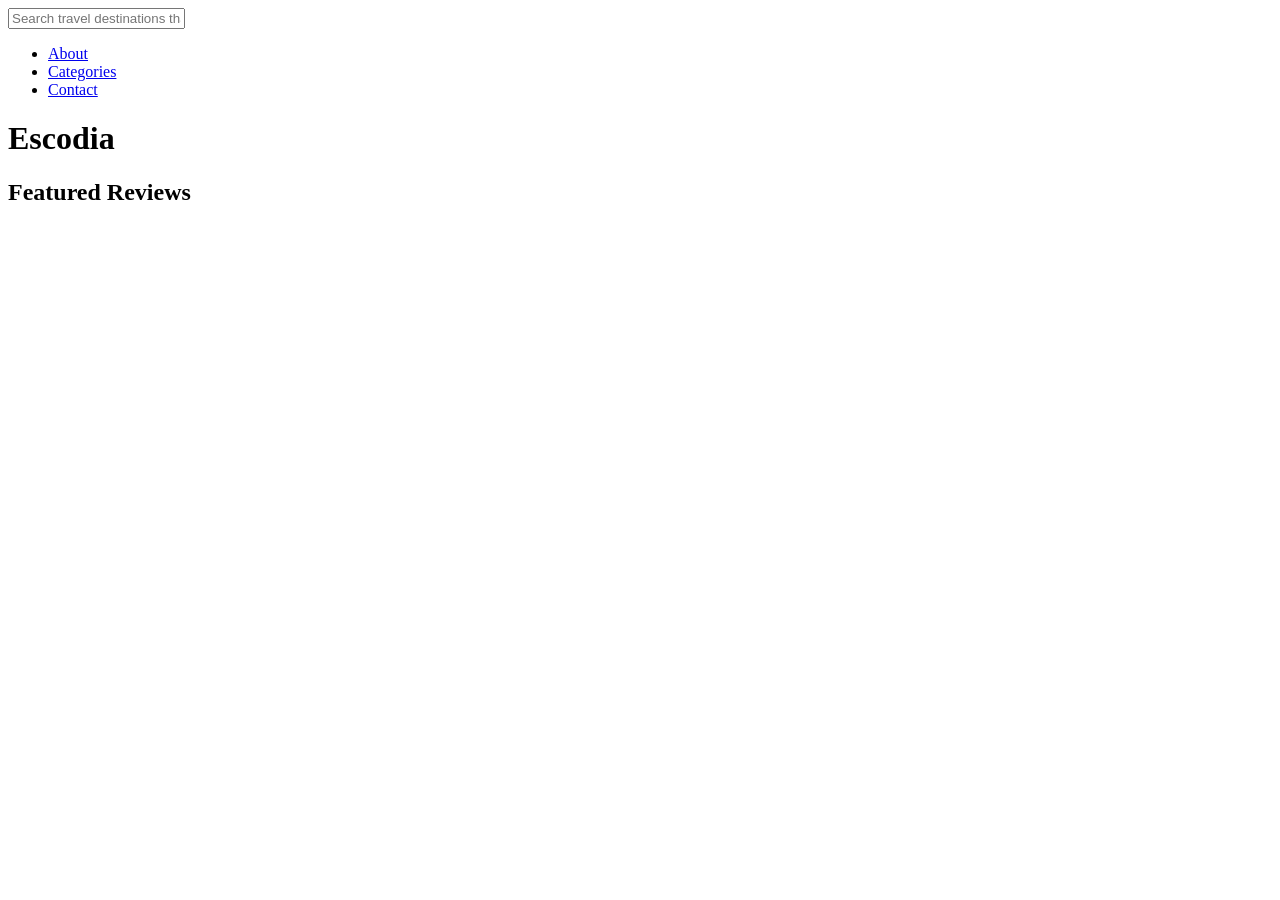
==== index.html @ 118ab8b2 "NEWWWW" ====
<!DOCTYPE html>
<html lang="en">
  <head>
    <meta charset="UTF-8">
    <meta name="viewport" content="width=device-width, initial-scale=1.0">
    <title></title>
    <link rel="stylesheet" href="style.css">
    <link rel="icon" href="" type="image/png">
    <script src="Java.js" defer></script>
  </head>
  <body>
    <nav>
      <div class="search-container">
        <input type="text" id="search-input" placeholder="Search travel destinations that are available..."  aria-label="Search destinations">
      </div>
      <ul>
        <li><a href="about.html">About</a></li>
        <li><a href="categories.html">Categories</a></li>
        <li><a href="contact.html">Contact</a></li>
      </ul>
      </button>
    </nav>
    <header>
      <h1>Escodia</h1>
    </header>
    <section>
      <h1>Featured Reviews</h1>
    </section>
  </body>
</html>
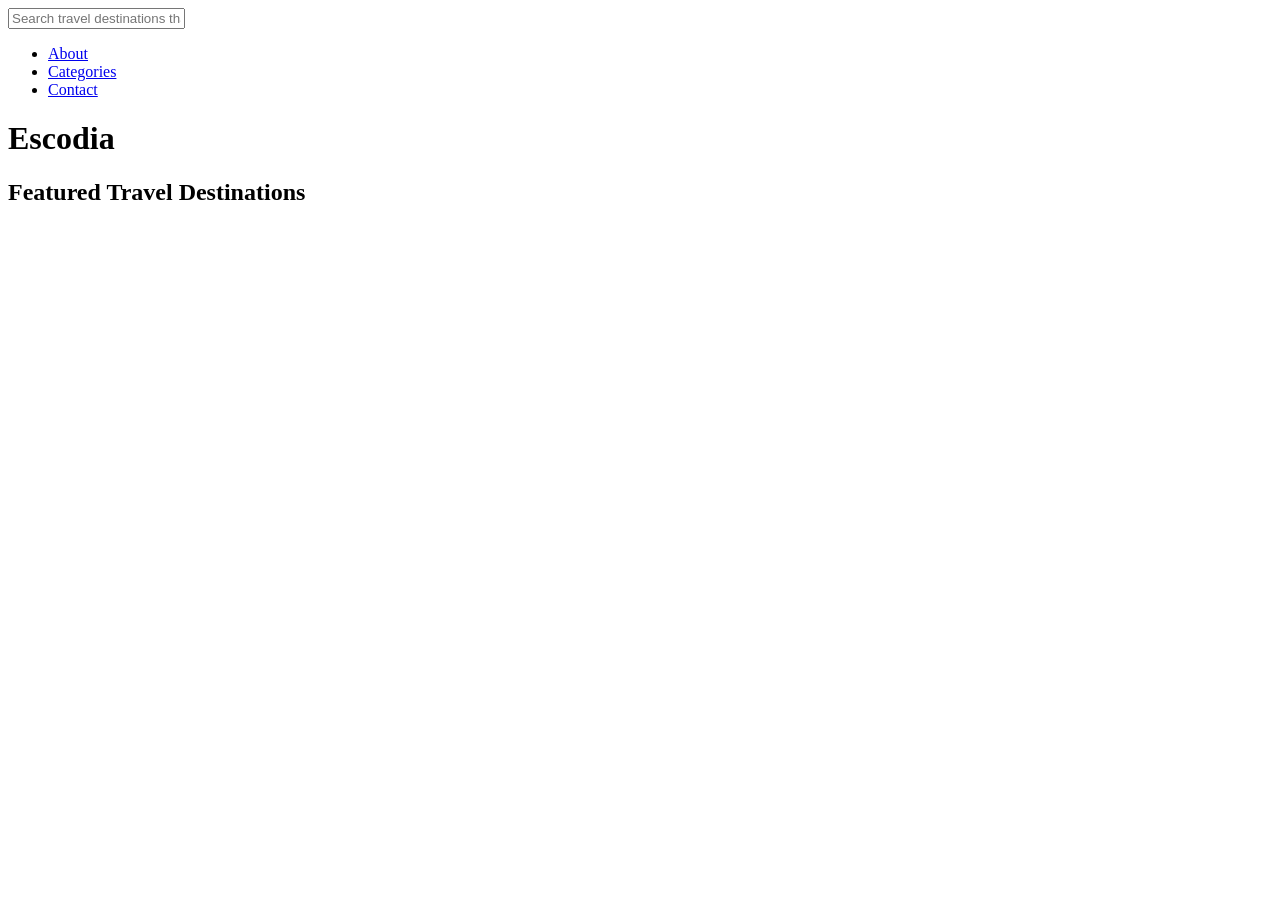
==== commit ffa19a75: "UPD" ====
--- a/index.html
+++ b/index.html
@@ -24,7 +24,7 @@
       <h1>Escodia</h1>
     </header>
     <section>
-      <h1>Featured Reviews</h1>
+      <h1>Featured Travel Destinations</h1>
     </section>
   </body>
 </html>
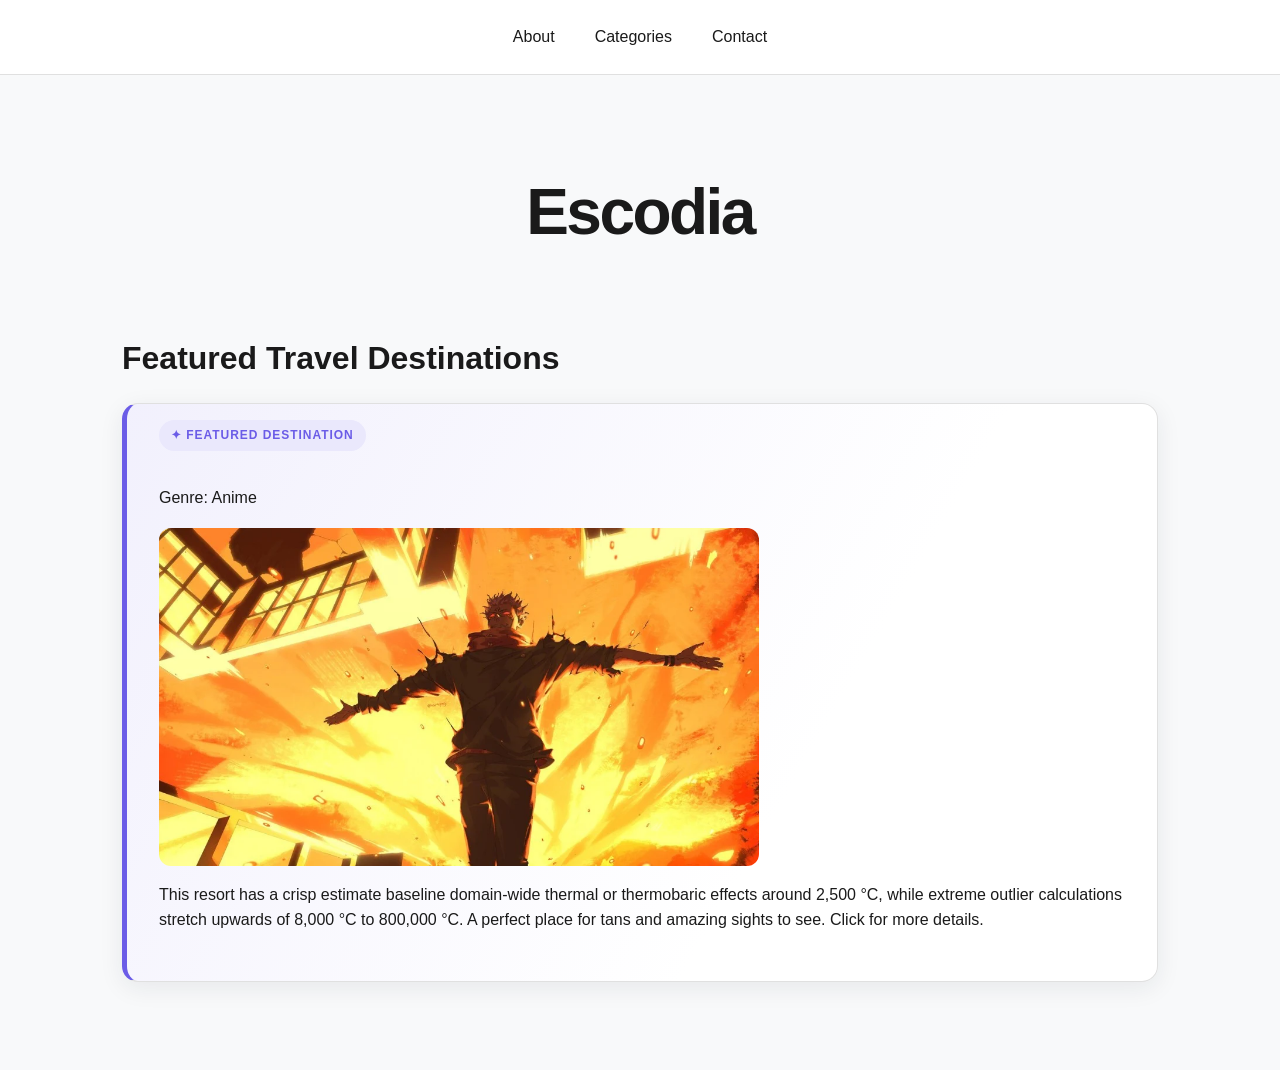
==== commit ab2e224c: "More stuff a lot more" ====
--- a/index.html
+++ b/index.html
@@ -10,21 +10,22 @@
   </head>
   <body>
     <nav>
-      <div class="search-container">
-        <input type="text" id="search-input" placeholder="Search travel destinations that are available..."  aria-label="Search destinations">
-      </div>
       <ul>
         <li><a href="about.html">About</a></li>
         <li><a href="categories.html">Categories</a></li>
         <li><a href="contact.html">Contact</a></li>
       </ul>
-      </button>
     </nav>
     <header>
       <h1>Escodia</h1>
     </header>
     <section>
       <h1>Featured Travel Destinations</h1>
+        <div class="F-destinations">
+            <h3>Genre: Anime</h3>
+            <img src="Images/Shibuya.webp" alt="Shibuya Aftermath (JJK)">
+            <p>This resort has a crisp estimate baseline domain-wide thermal or thermobaric effects around 2,500 °C, while extreme outlier calculations stretch upwards of 8,000 °C to 800,000 °C. A perfect place for tans and amazing sights to see. Click for more details.</p>
+        </div>
     </section>
   </body>
 </html>
--- a/style.css
+++ b/style.css
@@ -0,0 +1,456 @@
+:root {
+  color-scheme: light;
+  --bg-color: #f8f9fa;
+  --card-bg: #ffffff;
+  --text-color: #1a1a1a;
+  --muted-color: #626b75;
+  --border-color: #e0e0e0;
+  --nav-bg: rgba(255, 255, 255, 0.9);
+  --accent-color: #007bff;
+  --featured-color: #6b5ce7;
+  --top-pick-color: #b7791f;
+  --shadow-color: rgba(20, 34, 50, 0.08);
+}
+
+* {
+  box-sizing: border-box;
+}
+
+body {
+  margin: 0;
+  background-color: var(--bg-color);
+  color: var(--text-color);
+  font-family: "Segoe UI", Tahoma, Geneva, Verdana, sans-serif;
+  line-height: 1.6;
+  transition: background-color 0.25s ease, color 0.25s ease;
+}
+
+h1,
+h2,
+h3,
+h4 {
+  color: var(--text-color);
+  line-height: 1.3;
+}
+
+nav {
+  position: sticky;
+  top: 0;
+  z-index: 1000;
+  display: flex;
+  align-items: center;
+  justify-content: space-between;
+  gap: 1rem 2rem;
+  padding: 1rem 2rem;
+  border-bottom: 1px solid var(--border-color);
+  background-color: var(--nav-bg);
+  backdrop-filter: blur(8px);
+}
+
+nav ul {
+  display: flex;
+  gap: 1rem;
+  margin: 0 auto;
+  padding: 0;
+  list-style: none;
+}
+
+nav a {
+  display: inline-block;
+  padding: 0.5rem 0.75rem;
+  border-radius: 8px;
+  color: var(--text-color);
+  font-weight: 500;
+  text-decoration: none;
+  transition: color 0.2s ease, background-color 0.2s ease;
+}
+
+nav a:hover {
+  color: var(--accent-color);
+  background-color: var(--card-bg);
+}
+
+header {
+  max-width: 1000px;
+  margin: 0 auto;
+  padding: clamp(3rem, 8vw, 6rem) 2rem 3rem;
+  text-align: center;
+}
+
+header h1 {
+  margin: 0 0 1.25rem;
+  font-size: clamp(2.5rem, 6vw, 4rem);
+  letter-spacing: -0.04em;
+}
+
+header h3,
+header p {
+  max-width: 850px;
+  margin: 0 auto 1rem;
+  color: var(--muted-color);
+  font-size: clamp(1rem, 2vw, 1.15rem);
+  font-weight: 400;
+}
+
+section {
+  max-width: 1100px;
+  margin: 0 auto;
+  padding: 1rem 2rem 4rem;
+}
+
+section > h1,
+section > h2,
+.section-title {
+  margin: 0 0 1.5rem;
+  font-size: clamp(1.6rem, 3vw, 2rem);
+}
+
+.section-title {
+  text-align: center;
+}
+
+#contact-form {
+  display: flex;
+  flex-direction: column;
+  gap: 1.25rem;
+  max-width: 600px;
+  margin: 0 auto;
+  padding: clamp(1.25rem, 4vw, 2rem);
+  border: 1px solid var(--border-color);
+  border-radius: 1rem;
+  background-color: var(--card-bg);
+  box-shadow: 0 6px 24px var(--shadow-color);
+}
+
+#contact-form .form-field {
+  display: flex;
+  flex-direction: column;
+  gap: 0.45rem;
+}
+
+#contact-form label {
+  font-weight: 500;
+}
+
+#contact-form input,
+#contact-form textarea {
+  width: 100%;
+  padding: 0.75rem 1rem;
+  border: 1px solid var(--border-color);
+  border-radius: 8px;
+  background-color: var(--card-bg);
+  color: var(--text-color);
+  font: inherit;
+  transition: border-color 0.2s ease, box-shadow 0.2s ease, background-color 0.25s ease;
+}
+
+#contact-form textarea {
+  resize: vertical;
+}
+
+#contact-form input[aria-invalid="true"],
+#contact-form textarea[aria-invalid="true"] {
+  border-color: #c5221f;
+}
+
+#contact-form .field-error {
+  margin: 0;
+  padding: 0.55rem 0.75rem;
+  border: 1px solid color-mix(in srgb, #c5221f 25%, transparent);
+  border-radius: 0.5rem;
+  background-color: color-mix(in srgb, #c5221f 8%, var(--card-bg));
+  color: #c5221f;
+  font-size: 0.9rem;
+}
+
+#contact-form .field-error.hidden {
+  display: none;
+}
+
+#contact-form .form-status {
+  margin: 0;
+  padding: 0.75rem 1rem;
+  border: 1px solid var(--border-color);
+  border-radius: 0.5rem;
+  background-color: var(--bg-color);
+  color: var(--muted-color);
+  font-size: 0.9rem;
+}
+
+#contact-form .form-status.hidden {
+  display: none;
+}
+
+#contact-form button {
+  align-self: flex-start;
+  padding: 0.75rem 1.5rem;
+  border: 0;
+  border-radius: 8px;
+  background-color: var(--accent-color);
+  color: #ffffff;
+  font-size: 0.95rem;
+  cursor: pointer;
+  transition: filter 0.2s ease, transform 0.2s ease;
+}
+
+#contact-form button:hover {
+  filter: brightness(0.9);
+  transform: translateY(-1px);
+}
+
+#contact-form button:active {
+  transform: translateY(0);
+}
+
+#contact-form .success-message {
+  margin-top: 0.5rem;
+  color: #188038;
+  font-weight: 500;
+}
+
+#contact-form .error-message {
+  margin-top: 0.5rem;
+  color: #c5221f;
+  font-weight: 500;
+}
+
+#contact-form .hidden {
+  display: none;
+}
+
+#contact-form .loading {
+  opacity: 0.6;
+  pointer-events: none;
+}
+
+#contact-form .loading::after {
+  display: inline-block;
+  margin-left: 0.5rem;
+  color: var(--muted-color);
+  font-style: italic;
+  content: "Sending...";
+}
+
+.contact-info {
+  display: flex;
+  flex-direction: column;
+  gap: 1rem;
+  max-width: 600px;
+  margin: 0 auto;
+  border: 0;
+  border-radius: 8px;
+  background-color: var(--card-bg);
+  text-decoration: none;
+}
+
+.contact-info ul {
+  display: flex;
+  gap: 1rem;
+  margin: 0 auto;
+  padding: 0;
+  list-style: none;
+}
+
+.contact-info a {
+  display: inline-block;
+  padding: 0.5rem 0.75rem;
+  border-radius: 8px;
+  color: var(--text-color);
+  font-weight: 500;
+  text-decoration: none;
+  transition: color 0.2s ease, background-color 0.2s ease;
+}
+
+.destinations,
+.F-destinations,
+.T-destinations {
+  position: relative;
+  margin: 0 0 1.5rem;
+  padding: clamp(1.25rem, 3vw, 2rem);
+  overflow: hidden;
+  border: 1px solid var(--border-color);
+  border-radius: 1rem;
+  background-color: var(--card-bg);
+  box-shadow: 0 6px 24px var(--shadow-color);
+  transition: transform 0.2s ease, box-shadow 0.2s ease, background-color 0.25s ease;
+}
+
+.F-destinations,
+.T-destinations {
+  padding-top: clamp(3.25rem, 6vw, 4rem);
+}
+
+.F-destinations {
+  border-left: 5px solid var(--featured-color);
+  background:
+    linear-gradient(120deg, color-mix(in srgb, var(--featured-color) 9%, var(--card-bg)), var(--card-bg) 65%);
+}
+
+.T-destinations {
+  border-left: 5px solid var(--top-pick-color);
+  background:
+    linear-gradient(120deg, color-mix(in srgb, var(--top-pick-color) 11%, var(--card-bg)), var(--card-bg) 65%);
+}
+
+.F-destinations::before,
+.T-destinations::before {
+  position: absolute;
+  top: 1rem;
+  left: clamp(1.25rem, 3vw, 2rem);
+  padding: 0.35rem 0.75rem;
+  border-radius: 999px;
+  font-size: 0.75rem;
+  font-weight: 700;
+  letter-spacing: 0.08em;
+}
+
+.F-destinations::before {
+  background-color: color-mix(in srgb, var(--featured-color) 14%, var(--card-bg));
+  color: var(--featured-color);
+  content: "✦ FEATURED DESTINATION";
+}
+
+.T-destinations::before {
+  background-color: color-mix(in srgb, var(--top-pick-color) 16%, var(--card-bg));
+  color: var(--top-pick-color);
+  content: "★ TOP DESTINATION";
+}
+
+.destinations:hover,
+.F-destinations:hover,
+.T-destinations:hover {
+  transform: translateY(-3px);
+  box-shadow: 0 12px 30px var(--shadow-color);
+}
+
+.destinations h2,
+.F-destinations h2,
+.T-destinations h2 {
+  margin: 0.25rem 0 0.75rem;
+}
+
+.destinations h2:first-child,
+.destinations h4,
+.F-destinations h2:first-child,
+.F-destinations h4,
+.T-destinations h2:first-child,
+.T-destinations h4 {
+  color: var(--muted-color);
+  font-size: 0.95rem;
+  font-weight: 500;
+}
+
+.destinations h3,
+.F-destinations h3,
+.T-destinations h3 {
+  font-size: 1rem;
+  font-weight: 400;
+  line-height: 1.75;
+}
+
+.destinations img,
+.F-destinations img,
+.T-destinations img {
+  display: block;
+  width: min(100%, 600px);
+  height: auto;
+  margin: 1rem 0;
+  border-radius: 0.75rem;
+  object-fit: cover;
+}
+
+.no-results {
+  padding: 3rem 1rem;
+  text-align: center;
+  font-size: 1.1rem;
+  opacity: 0.7;
+}
+
+.no-results.hidden {
+  display: none;
+}
+
+:focus-visible {
+  outline: 3px solid var(--accent-color);
+  outline-offset: 3px;
+}
+
+@media (max-width: 760px) {
+  nav {
+    flex-wrap: wrap;
+    padding: 0.75rem 1rem;
+  }
+
+  nav ul {
+    flex: 1;
+    flex-wrap: wrap;
+    gap: 0.5rem;
+  }
+
+  header {
+    padding: 3rem 1.25rem 2rem;
+  }
+
+  section {
+    padding: 1rem 1.25rem 3rem;
+  }
+}
+
+@media (max-width: 520px) {
+  nav {
+    gap: 0.5rem;
+  }
+
+  nav ul {
+    justify-content: space-between;
+    width: 100%;
+    flex: 1 1 100%;
+  }
+
+  nav a {
+    padding: 0.45rem 0.5rem;
+  }
+
+  .destinations,
+  .F-destinations,
+  .T-destinations {
+    padding-right: 1.25rem;
+    padding-bottom: 1.25rem;
+    padding-left: 1.25rem;
+  }
+
+  .F-destinations,
+  .T-destinations {
+    padding-top: 3.5rem;
+  }
+}
+
+@media print {
+  nav,
+  .no-results {
+    display: none;
+  }
+
+  body {
+    background: #ffffff;
+    color: #000000;
+  }
+
+  .destinations,
+  .F-destinations,
+  .T-destinations {
+    break-inside: avoid;
+    box-shadow: none;
+  }
+}
+
+@media (prefers-reduced-motion: reduce) {
+  *,
+  *::before,
+  *::after {
+    scroll-behavior: auto !important;
+    transition-duration: 0.01ms !important;
+    animation-duration: 0.01ms !important;
+    animation-iteration-count: 1 !important;
+  }
+}
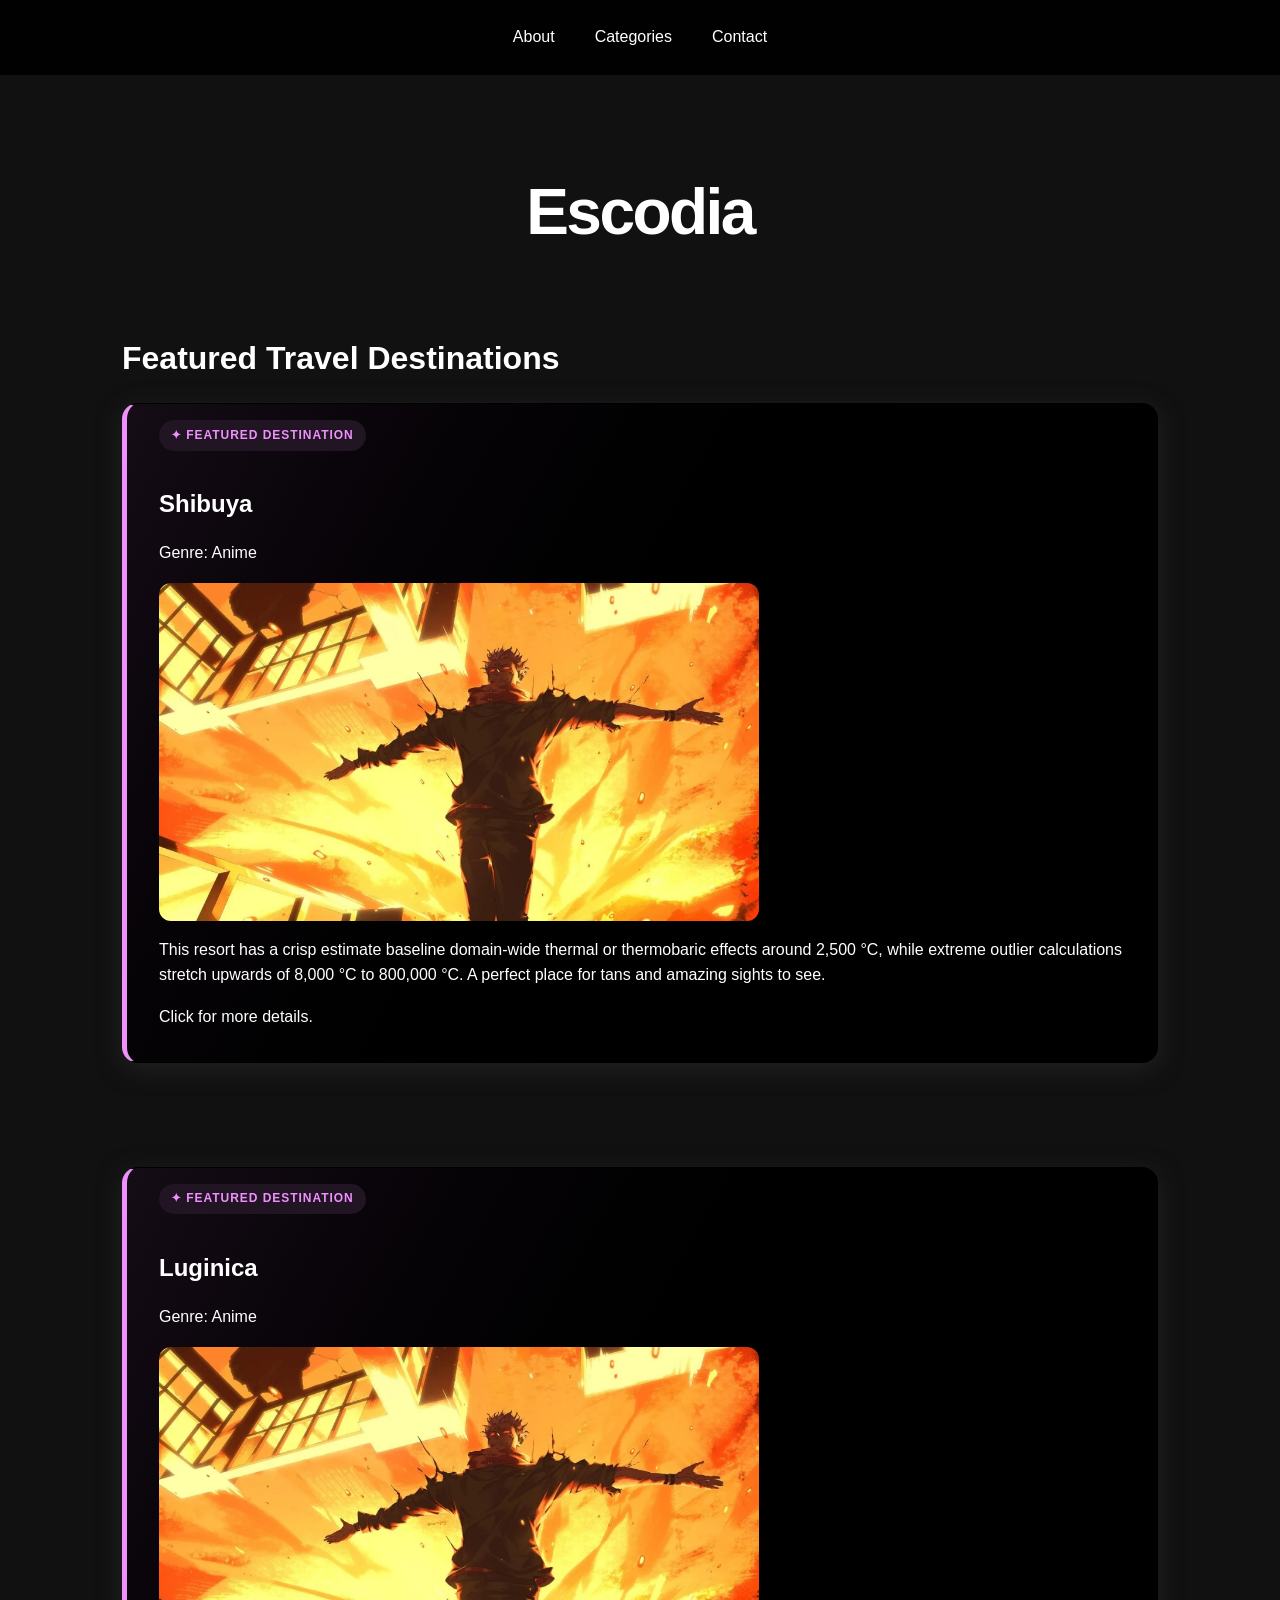
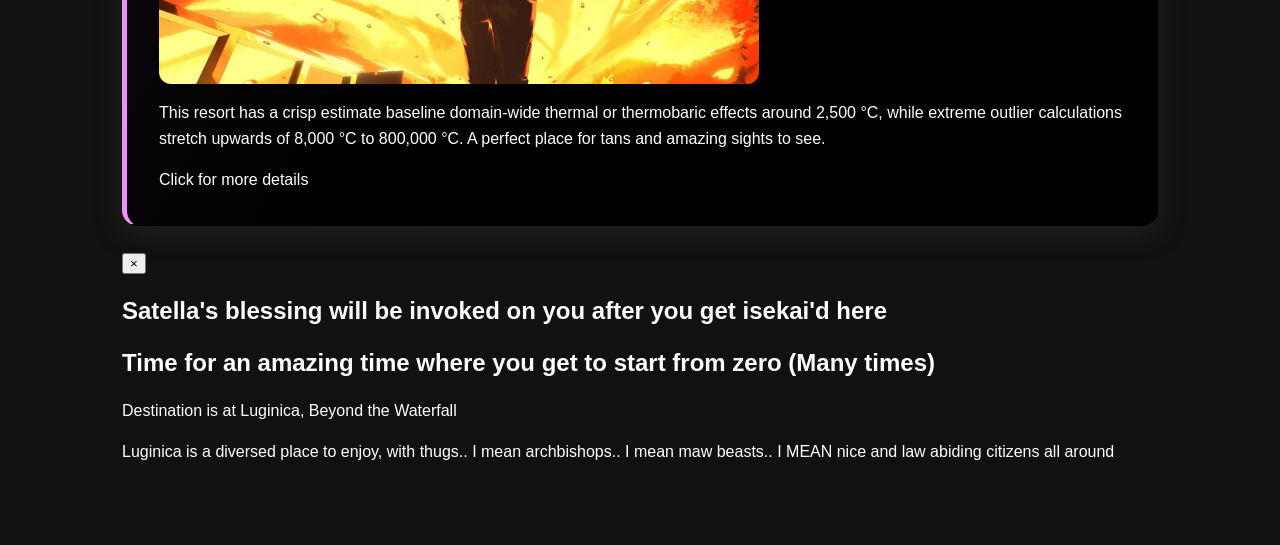
==== commit a33148dd: "FAFO" ====
--- a/index.html
+++ b/index.html
@@ -6,7 +6,7 @@
     <title></title>
     <link rel="stylesheet" href="style.css">
     <link rel="icon" href="" type="image/png">
-    <script src="Java.js" defer></script>
+    <script src="java.js" defer></script>
   </head>
   <body>
     <nav>
@@ -19,13 +19,42 @@
     <header>
       <h1>Escodia</h1>
     </header>
-    <section>
-      <h1>Featured Travel Destinations</h1>
-        <div class="F-destinations">
-            <h3>Genre: Anime</h3>
-            <img src="Images/Shibuya.webp" alt="Shibuya Aftermath (JJK)">
-            <p>This resort has a crisp estimate baseline domain-wide thermal or thermobaric effects around 2,500 °C, while extreme outlier calculations stretch upwards of 8,000 °C to 800,000 °C. A perfect place for tans and amazing sights to see. Click for more details.</p>
-        </div>
-    </section>
+      <section>
+        <h1>Featured Travel Destinations</h1>
+          <div class="F-destinations" onclick="ToggleDetails()" role="button" tabindex="0">
+            <h1>Shibuya</h1>
+              <h3>Genre: Anime</h3>
+              <img src="Images/Shibuya.webp" alt="Shibuya Aftermath (JJK)">
+              <p>This resort has a crisp estimate baseline domain-wide thermal or thermobaric effects around 2,500 °C, while extreme outlier calculations stretch upwards of 8,000 °C to 800,000 °C. A perfect place for tans and amazing sights to see.</p>
+              <span class="Details">Click for more details.</span>
+          </div>
+          <div id="slide-d" class="Drawer">
+            <button class="close-btn" onclick="event.stopPropagation(); ToggleDetails();">&times;</button>
+          <div class="Drawer-stuff">
+            <h1>Sukuna is hosting an event that as well</h1>
+            <h2>Ready to enjoy a time of festevities with a humble host</h2>
+            <p>Destination is at Tokyo, Japan</p>
+            <p>Shibuya is a vibrant commercial and entertainment hub in Tokyo featuring iconic crosswalks, panoramic viewpoints, pop culture stores, and diverse dining</p>
+            <img src="Images/Shibuya.webp" alt="Re:Zero">
+          </section>
+      <section>
+            <div>
+              <div class="F-destinations" onclick="ToggleDetails2()" role="button" tabindex="0">
+              <h1>Luginica</h1>
+              <h3>Genre: Anime</h3>
+              <img src="Images/Shibuya.webp" alt="Re:Zero">
+              <p>This resort has a crisp estimate baseline domain-wide thermal or thermobaric effects around 2,500 °C, while extreme outlier calculations stretch upwards of 8,000 °C to 800,000 °C. A perfect place for tans and amazing sights to see.</p>
+              <span class="Details">Click for more details</span>
+            </div>
+          <div id="slide-d2" class="Drawer2">
+            <button class="close-btn" onclick="event.stopPropagation(); ToggleDetails2();">&times;</button>
+          <div class="Drawer-stuff2">
+            <h1>Satella's blessing will be invoked on you after you get isekai'd here</h1>
+            <h2>Time for an amazing time where you get to start from zero (Many times)</h2>
+            <p>Destination is at Luginica, Beyond the Waterfall</p>
+            <p>Luginica is a diversed place to enjoy, with thugs.. I mean archbishops.. I mean maw beasts.. I MEAN nice and law abiding citizens all around</p>
+          </div>
+          </div>
+      </section>
   </body>
 </html>
--- a/style.css
+++ b/style.css
@@ -1,15 +1,14 @@
 :root {
-  color-scheme: light;
-  --bg-color: #f8f9fa;
-  --card-bg: #ffffff;
-  --text-color: #1a1a1a;
-  --muted-color: #626b75;
-  --border-color: #e0e0e0;
-  --nav-bg: rgba(255, 255, 255, 0.9);
-  --accent-color: #007bff;
-  --featured-color: #6b5ce7;
-  --top-pick-color: #b7791f;
-  --shadow-color: rgba(20, 34, 50, 0.08);
+  --bg-color: #111111;
+  --card-bg: #000000;
+  --text-color: #ffffff;
+  --muted-color: #0c0d0e;
+  --border-color: #000000;
+  --nav-bg: rgba(0, 0, 0, 0.9);
+  --accent-color: #a200ff;
+  --featured-color: #ef90fc;
+  --top-pick-color: #25f0ff;
+  --shadow-color: rgb(34, 34, 34);
 }
 
 * {
@@ -264,15 +263,36 @@
 .destinations,
 .F-destinations,
 .T-destinations {
-  position: relative;
-  margin: 0 0 1.5rem;
-  padding: clamp(1.25rem, 3vw, 2rem);
-  overflow: hidden;
-  border: 1px solid var(--border-color);
-  border-radius: 1rem;
-  background-color: var(--card-bg);
-  box-shadow: 0 6px 24px var(--shadow-color);
-  transition: transform 0.2s ease, box-shadow 0.2s ease, background-color 0.25s ease;
+    flex-direction: row;
+    position: relative;
+    margin: 0 0 1.5rem;
+    padding: clamp(1.25rem, 3vw, 2rem);
+    overflow: hidden;
+    border: 1px solid var(--border-color);
+    border-radius: 1rem;
+    background-color: var(--card-bg);
+    box-shadow: 0 6px 24px var(--shadow-color);
+    transition: transform 0.2s ease, box-shadow 0.2s ease, background-color 0.25s ease;
+}
+
+.Drawer {
+  position: fixed;
+  top: 0;
+  right: 0;
+  z-index: 1100;
+  width: min(24rem, 90vw);
+  height: 100vh;
+  overflow-y: auto;
+  padding: 2rem;
+  border: 2px solid var(--border-color);
+  border-radius: 2rem 0 0 2rem;
+  background: linear-gradient(red, black);
+  transform: translateX(100%);
+  transition: transform 0.3s ease-in-out;
+}
+
+.Drawer.open {
+  transform: translateX(0);
 }
 
 .F-destinations,
@@ -359,17 +379,6 @@
   object-fit: cover;
 }
 
-.no-results {
-  padding: 3rem 1rem;
-  text-align: center;
-  font-size: 1.1rem;
-  opacity: 0.7;
-}
-
-.no-results.hidden {
-  display: none;
-}
-
 :focus-visible {
   outline: 3px solid var(--accent-color);
   outline-offset: 3px;
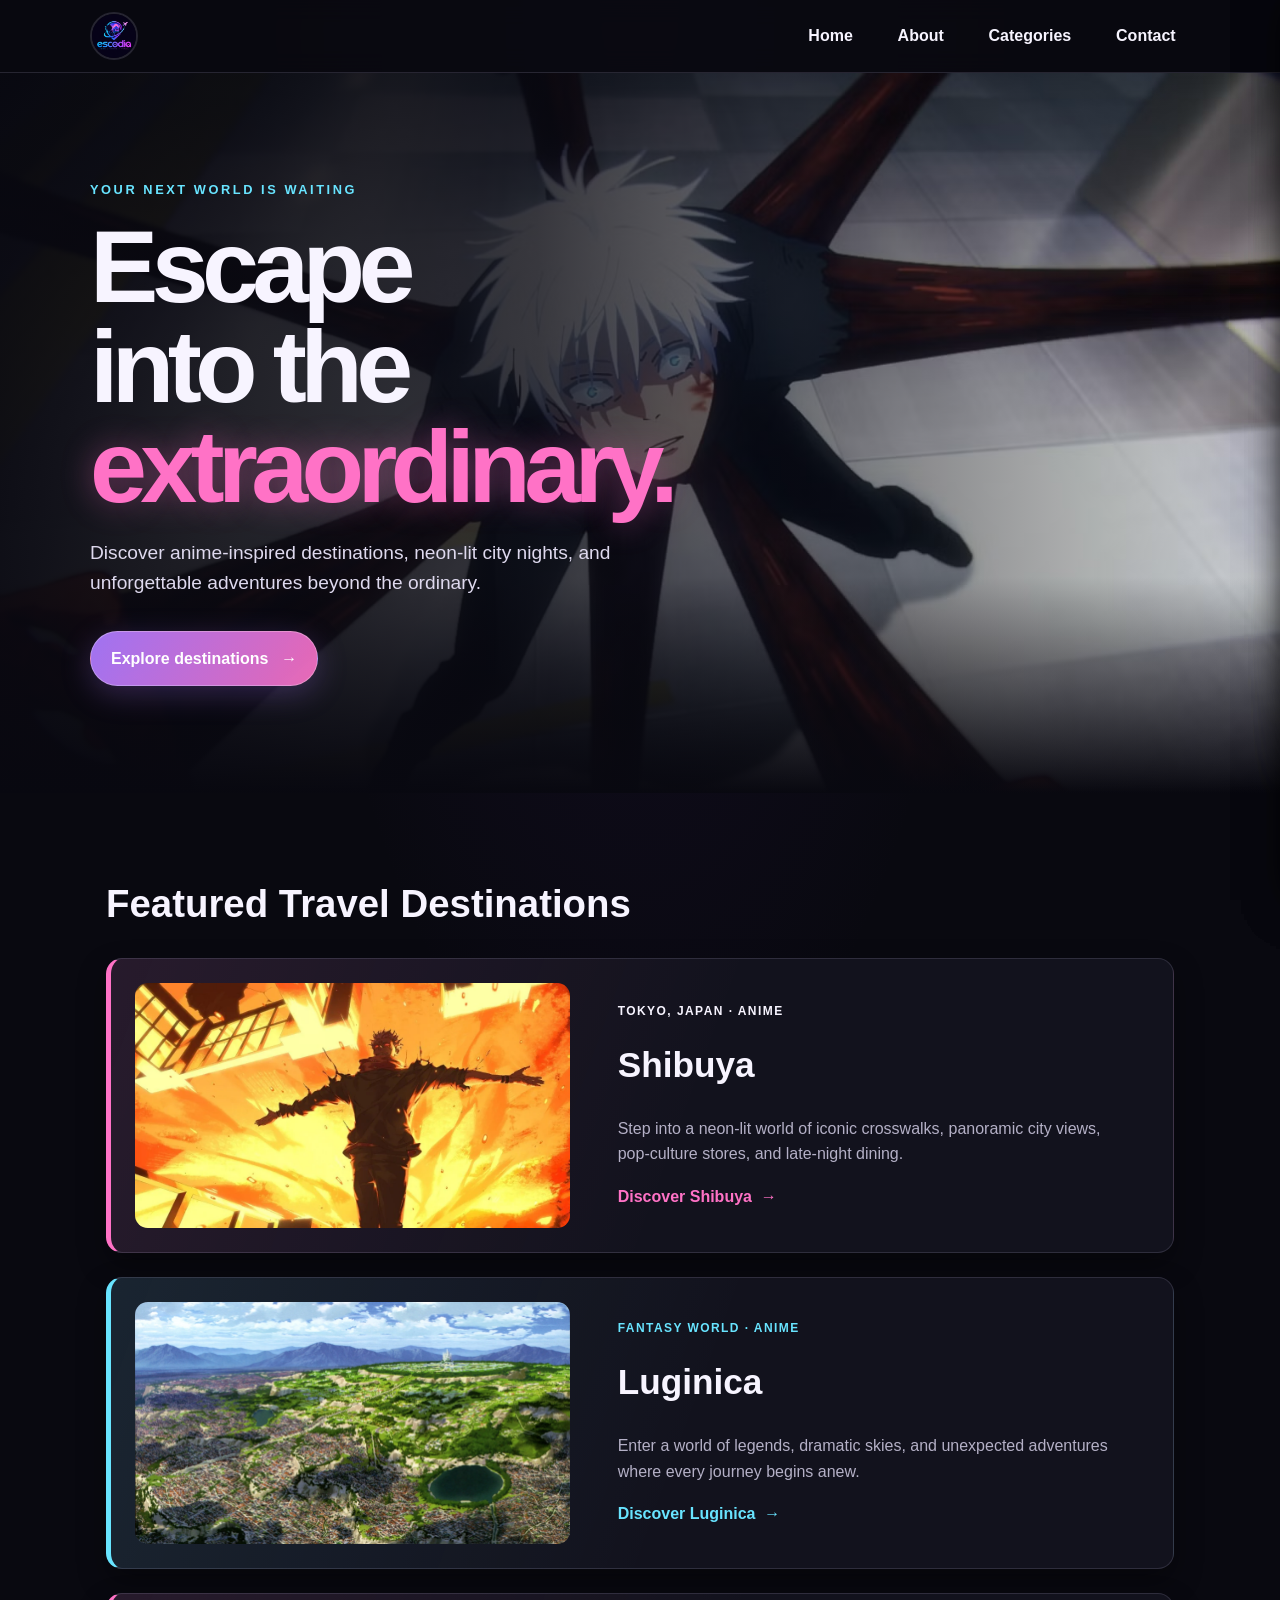
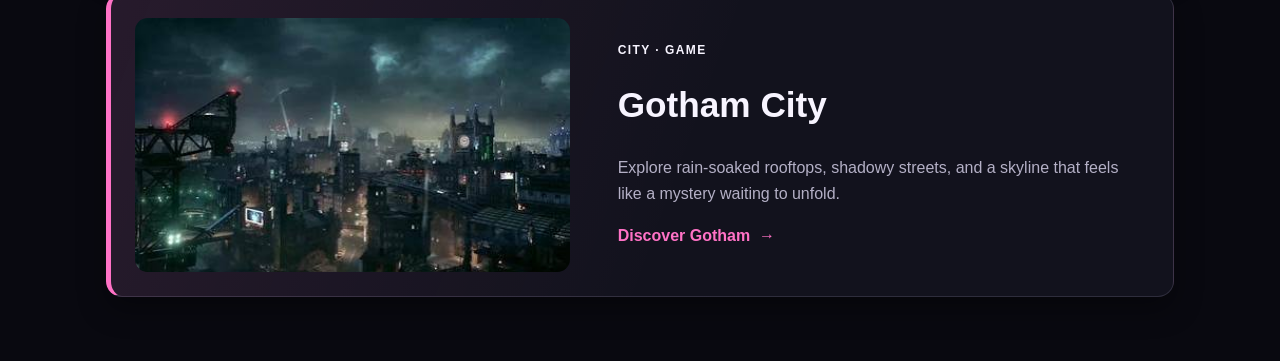
==== commit df8e29ea: "FINAL" ====
--- a/index.html
+++ b/index.html
@@ -3,58 +3,105 @@
   <head>
     <meta charset="UTF-8">
     <meta name="viewport" content="width=device-width, initial-scale=1.0">
-    <title></title>
+    <title>Escodia</title>
     <link rel="stylesheet" href="style.css">
-    <link rel="icon" href="" type="image/png">
+    <link rel="icon" href="Images/LogoE.png" type="image/png">
     <script src="java.js" defer></script>
   </head>
   <body>
     <nav>
-      <ul>
-        <li><a href="about.html">About</a></li>
-        <li><a href="categories.html">Categories</a></li>
-        <li><a href="contact.html">Contact</a></li>
-      </ul>
+      <div class="nav-inner">
+        <a class="nav-logo" href="index.html" aria-label="Escodia home">
+          <img src="Images/LogoE.png" alt="">
+        </a>
+        <ul>
+          <li><a href="index.html">Home</a></li>
+          <li><a href="about.html">About</a></li>
+          <li><a href="categories.html">Categories</a></li>
+          <li><a href="contact.html">Contact</a></li>
+        </ul>
+      </div>
     </nav>
-    <header>
-      <h1>Escodia</h1>
+
+    <header class="hero-banner">
+      <div class="hero-content">
+        <p class="hero-eyebrow">YOUR NEXT WORLD IS WAITING</p>
+        <h1>Escape into the <span>extraordinary.</span></h1>
+        <p>Discover anime-inspired destinations, neon-lit city nights, and unforgettable adventures beyond the ordinary.</p>
+        <a class="hero-link" href="#destinations">Explore destinations <span aria-hidden="true">&rarr;</span></a>
+      </div>
     </header>
-      <section>
-        <h1>Featured Travel Destinations</h1>
-          <div class="F-destinations" onclick="ToggleDetails()" role="button" tabindex="0">
-            <h1>Shibuya</h1>
-              <h3>Genre: Anime</h3>
-              <img src="Images/Shibuya.webp" alt="Shibuya Aftermath (JJK)">
-              <p>This resort has a crisp estimate baseline domain-wide thermal or thermobaric effects around 2,500 °C, while extreme outlier calculations stretch upwards of 8,000 °C to 800,000 °C. A perfect place for tans and amazing sights to see.</p>
-              <span class="Details">Click for more details.</span>
+
+    <main>
+      <section class="featured-section" id="destinations">
+        <h2>Featured Travel Destinations</h2>
+
+        <div class="destination-list">
+          <article class="destination-card" data-drawer="shibuya-drawer" tabindex="0" role="button" aria-expanded="false">
+            <img src="Images/Shibuya.webp" alt="Shibuya skyline">
+            <div class="destination-copy">
+              <p class="genre">TOKYO, JAPAN · ANIME</p>
+              <h3>Shibuya</h3>
+              <p>Step into a neon-lit world of iconic crosswalks, panoramic city views, pop-culture stores, and late-night dining.</p>
+              <span class="details">Discover Shibuya <span aria-hidden="true">&rarr;</span></span>
+            </div>
+          </article>
+        </div>
+
+        <aside id="shibuya-drawer" class="drawer" aria-hidden="true">
+          <button type="button" class="close-btn" aria-label="Close destination details">&times;</button>
+          <div class="drawer-content">
+            <h2>Sukuna is hosting an event that as well</h2>
+            <h3>Ready to enjoy a time of festivities with a humble host</h3>
+            <p>Destination is at Tokyo, Japan</p>
+            <p>Shibuya is a vibrant commercial and entertainment hub in Tokyo featuring iconic crosswalks, panoramic viewpoints, pop culture stores, and diverse dining.</p>
           </div>
-          <div id="slide-d" class="Drawer">
-            <button class="close-btn" onclick="event.stopPropagation(); ToggleDetails();">&times;</button>
-          <div class="Drawer-stuff">
-            <h1>Sukuna is hosting an event that as well</h1>
-            <h2>Ready to enjoy a time of festevities with a humble host</h2>
-            <p>Destination is at Tokyo, Japan</p>
-            <p>Shibuya is a vibrant commercial and entertainment hub in Tokyo featuring iconic crosswalks, panoramic viewpoints, pop culture stores, and diverse dining</p>
-            <img src="Images/Shibuya.webp" alt="Re:Zero">
-          </section>
-      <section>
-            <div>
-              <div class="F-destinations" onclick="ToggleDetails2()" role="button" tabindex="0">
-              <h1>Luginica</h1>
-              <h3>Genre: Anime</h3>
-              <img src="Images/Shibuya.webp" alt="Re:Zero">
-              <p>This resort has a crisp estimate baseline domain-wide thermal or thermobaric effects around 2,500 °C, while extreme outlier calculations stretch upwards of 8,000 °C to 800,000 °C. A perfect place for tans and amazing sights to see.</p>
-              <span class="Details">Click for more details</span>
+        </aside>
+
+        <div class="destination-list">
+          <article class="destination-card" data-drawer="luginica-drawer" tabindex="0" role="button" aria-expanded="false">
+            <img src="Images/Kingdom_Lugnica.webp" alt="Luginica-inspired landscape">
+            <div class="destination-copy">
+              <p class="genre">FANTASY WORLD · ANIME</p>
+              <h3>Luginica</h3>
+              <p>Enter a world of legends, dramatic skies, and unexpected adventures where every journey begins anew.</p>
+              <span class="details">Discover Luginica <span aria-hidden="true">&rarr;</span></span>
             </div>
-          <div id="slide-d2" class="Drawer2">
-            <button class="close-btn" onclick="event.stopPropagation(); ToggleDetails2();">&times;</button>
-          <div class="Drawer-stuff2">
-            <h1>Satella's blessing will be invoked on you after you get isekai'd here</h1>
-            <h2>Time for an amazing time where you get to start from zero (Many times)</h2>
+          </article>
+        </div>
+
+        <aside id="luginica-drawer" class="drawer" aria-hidden="true">
+          <button type="button" class="close-btn" aria-label="Close destination details">&times;</button>
+          <div class="drawer-content">
+            <h2>Satella's blessing will be invoked on you after you get isekai'd here</h2>
+            <h3>Time for an amazing adventure where you get to start from zero.</h3>
             <p>Destination is at Luginica, Beyond the Waterfall</p>
-            <p>Luginica is a diversed place to enjoy, with thugs.. I mean archbishops.. I mean maw beasts.. I MEAN nice and law abiding citizens all around</p>
+            <p>Luginica is a diverse place to enjoy, with thugs... I mean archbishops... I mean maw beasts... I mean a wondrously unique world full of unforgettable characters and breathtaking scenery.</p>
           </div>
+        </aside>
+
+        <div class="destination-list">
+          <article class="destination-card" data-drawer="gotham-drawer" tabindex="0" role="button" aria-expanded="false">
+            <img src="Images/Gotham.jpg" alt="Gotham City">
+            <div class="destination-copy">
+              <p class="genre">CITY · GAME</p>
+              <h3>Gotham City</h3>
+              <p>Explore rain-soaked rooftops, shadowy streets, and a skyline that feels like a mystery waiting to unfold.</p>
+              <span class="details">Discover Gotham <span aria-hidden="true">&rarr;</span></span>
+            </div>
+          </article>
+        </div>
+
+        <aside id="gotham-drawer" class="drawer" aria-hidden="true">
+          <button type="button" class="close-btn" aria-label="Close destination details">&times;</button>
+          <div class="drawer-content">
+            <h2>Gotham after dark</h2>
+            <h3>A moody city break for fans of comic-book worlds and dramatic skylines.</h3>
+            <p>Destination: Gotham City</p>
+            <p>Follow the glow of the skyline through gothic streets, rooftop views, and hidden corners. Keep your camera ready—and your plans flexible—the city has a way of surprising you.</p>
           </div>
+        </aside>
       </section>
+    </main>
   </body>
-</html>+</html>
--- a/style.css
+++ b/style.css
@@ -1,465 +1,704 @@
 :root {
-  --bg-color: #111111;
-  --card-bg: #000000;
-  --text-color: #ffffff;
-  --muted-color: #0c0d0e;
-  --border-color: #000000;
-  --nav-bg: rgba(0, 0, 0, 0.9);
-  --accent-color: #a200ff;
-  --featured-color: #ef90fc;
-  --top-pick-color: #25f0ff;
-  --shadow-color: rgb(34, 34, 34);
+  --bg-color: #090910;
+  --card-bg: #12121d;
+  --surface-dark: #0b0b12;
+  --text-color: #f7f4ff;
+  --muted-color: #b4b0c6;
+  --border-color: rgba(221, 210, 255, 0.14);
+  --nav-bg: rgba(9, 9, 16, 0.9);
+  --accent-color: #a879ff;
+  --featured-color: #ff72c6;
+  --top-pick-color: #68e4ff;
+  --shadow-color: rgba(0, 0, 0, 0.35);
+  --danger-color: #ff5b5b;
+  --success-color: #38b86b;
 }
 
 * {
   box-sizing: border-box;
 }
 
+html {
+  scroll-behavior: smooth;
+}
+
 body {
   margin: 0;
-  background-color: var(--bg-color);
+  min-height: 100vh;
+  background:
+    radial-gradient(ellipse at 50% 0, rgba(74, 35, 132, 0.18), transparent 42%),
+    var(--bg-color);
   color: var(--text-color);
   font-family: "Segoe UI", Tahoma, Geneva, Verdana, sans-serif;
   line-height: 1.6;
-  transition: background-color 0.25s ease, color 0.25s ease;
-}
-
-h1,
-h2,
-h3,
-h4 {
-  color: var(--text-color);
-  line-height: 1.3;
+}
+
+img {
+  max-width: 100%;
+  display: block;
+}
+
+a {
+  color: inherit;
 }
 
 nav {
   position: sticky;
   top: 0;
   z-index: 1000;
+  background-color: var(--nav-bg);
+  border-bottom: 1px solid var(--border-color);
+  backdrop-filter: blur(12px);
+}
+
+nav .nav-inner {
   display: flex;
   align-items: center;
-  justify-content: space-between;
-  gap: 1rem 2rem;
-  padding: 1rem 2rem;
-  border-bottom: 1px solid var(--border-color);
-  background-color: var(--nav-bg);
-  backdrop-filter: blur(8px);
+  width: min(1100px, calc(100% - 2rem));
+  min-height: 4.5rem;
+  margin: 0 auto;
+}
+
+nav .nav-logo {
+  display: block;
+  flex: 0 0 auto;
+  padding: 0;
+  border-radius: 50%;
+}
+
+nav .nav-logo:hover,
+nav .nav-logo:focus-visible {
+  background: transparent;
+  transform: none;
+}
+
+nav .nav-logo img {
+  width: 3rem;
+  height: 3rem;
+  border: 2px solid var(--border-color);
+  border-radius: 50%;
+  object-fit: cover;
 }
 
 nav ul {
   display: flex;
+  justify-content: flex-end;
+  align-items: center;
   gap: 1rem;
-  margin: 0 auto;
+  margin: 0 0 0 auto;
   padding: 0;
   list-style: none;
 }
 
 nav a {
   display: inline-block;
-  padding: 0.5rem 0.75rem;
-  border-radius: 8px;
+  padding: 0.6rem 0.9rem;
+  border-radius: 999px;
   color: var(--text-color);
-  font-weight: 500;
   text-decoration: none;
-  transition: color 0.2s ease, background-color 0.2s ease;
-}
-
-nav a:hover {
-  color: var(--accent-color);
-  background-color: var(--card-bg);
+  font-weight: 600;
+  transition: background-color 0.2s ease, transform 0.2s ease;
+}
+
+nav a:hover,
+nav a:focus-visible {
+  background-color: rgba(139, 92, 246, 0.15);
+  transform: translateY(-1px);
+}
+
+header,
+section,
+main {
+  width: min(1100px, calc(100% - 2rem));
+  margin: 0 auto;
 }
 
 header {
-  max-width: 1000px;
+  padding: clamp(3rem, 7vw, 5.5rem) 0 2rem;
+  text-align: center;
+}
+
+header h1,
+section h2,
+section h3 {
+  margin-top: 0;
+}
+
+header h1 {
+  margin-bottom: 0.75rem;
+  font-size: clamp(2.5rem, 6vw, 4rem);
+  letter-spacing: -0.06em;
+}
+
+header p {
+  max-width: 700px;
   margin: 0 auto;
-  padding: clamp(3rem, 8vw, 6rem) 2rem 3rem;
-  text-align: center;
-}
-
-header h1 {
+  color: var(--muted-color);
+  font-size: 1.05rem;
+}
+
+header.category-hero {
+  width: min(1100px, calc(100% - 2rem));
+  padding: clamp(4rem, 10vw, 7rem) 0 clamp(3rem, 7vw, 5rem);
+}
+
+header.category-hero h1 span {
+  color: var(--featured-color);
+  text-shadow: 0 0 32px rgba(255, 114, 198, 0.28);
+}
+
+header.category-hero .hero-eyebrow {
+  color: var(--top-pick-color);
+}
+
+header.category-hero > p:last-child {
+  max-width: 620px;
+}
+
+header.hero-banner {
+  display: flex;
+  align-items: center;
+  width: 100%;
+  min-height: clamp(42rem, 80vh, 48rem);
+  margin: 0;
+  padding: clamp(3rem, 8vw, 7rem) max(2rem, calc((100vw - 1100px) / 2));
+  overflow: hidden;
+  text-align: left;
+  background:
+    linear-gradient(90deg, rgba(8, 8, 16, 0.97) 0%, rgba(8, 8, 16, 0.8) 42%, rgba(8, 8, 16, 0.12) 100%),
+    linear-gradient(0deg, var(--bg-color) 0%, transparent 30%),
+    url("Images/GOJO.avif") center 48% / cover no-repeat;
+}
+
+.hero-content {
+  width: min(680px, 100%);
+}
+
+.hero-eyebrow {
+  margin: 0 0 1rem;
+  color: var(--top-pick-color);
+  font-size: 0.8rem;
+  font-weight: 800;
+  letter-spacing: 0.2em;
+}
+
+header.hero-banner h1 {
+  max-width: 650px;
   margin: 0 0 1.25rem;
-  font-size: clamp(2.5rem, 6vw, 4rem);
+  font-size: clamp(3.25rem, 8vw, 6.5rem);
+  line-height: 0.98;
+  letter-spacing: -0.065em;
+  text-wrap: balance;
+}
+
+.hero-banner h1 span {
+  color: var(--featured-color);
+  text-shadow: 0 0 32px rgba(255, 114, 198, 0.38);
+}
+
+header.hero-banner .hero-content > p:not(.hero-eyebrow) {
+  max-width: 530px;
+  margin: 0;
+  color: #ded9ee;
+  font-size: clamp(1rem, 2vw, 1.2rem);
+}
+
+.hero-link {
+  display: inline-flex;
+  align-items: center;
+  gap: 0.8rem;
+  margin-top: 2rem;
+  padding: 0.85rem 1.25rem;
+  border: 1px solid rgba(255, 255, 255, 0.28);
+  border-radius: 999px;
+  background: linear-gradient(120deg, rgba(168, 121, 255, 0.95), rgba(255, 114, 198, 0.9));
+  color: #fff;
+  font-weight: 750;
+  text-decoration: none;
+  box-shadow: 0 8px 30px rgba(168, 121, 255, 0.25);
+  transition: transform 0.2s ease, box-shadow 0.2s ease;
+}
+
+.hero-link:hover,
+.hero-link:focus-visible {
+  transform: translateY(-2px);
+  box-shadow: 0 12px 36px rgba(255, 114, 198, 0.3);
+}
+
+section {
+  padding: 0 0 4rem;
+}
+
+.featured-section {
+  display: grid;
+  gap: 1.5rem;
+  padding-top: clamp(3rem, 7vw, 5rem);
+}
+
+.featured-section > h2 {
+  margin-bottom: 0;
+  font-size: clamp(1.8rem, 3vw, 2.4rem);
+}
+
+.destination-list {
+  display: grid;
+  gap: 1.25rem;
+}
+
+.destination-card {
+  position: relative;
+  display: grid;
+  grid-template-columns: minmax(220px, 0.9fr) minmax(0, 1.1fr);
+  align-items: center;
+  gap: clamp(1.25rem, 4vw, 3rem);
+  padding: clamp(1rem, 2.5vw, 1.5rem);
+  border: 1px solid var(--border-color);
+  border-left: 5px solid var(--featured-color);
+  border-radius: 1rem;
+  background:
+  linear-gradient(110deg, rgba(255, 114, 198, 0.09), transparent 55%),
+  var(--card-bg);
+  box-shadow: 0 12px 28px var(--shadow-color);
+  cursor: pointer;
+  user-select: none;
+  transition: transform 0.2s ease, box-shadow 0.2s ease;
+}
+
+.destination-list:nth-of-type(even) .destination-card {
+  border-left-color: var(--top-pick-color);
+  background:
+  linear-gradient(110deg, rgba(104, 228, 255, 0.09), transparent 55%),
+  var(--card-bg);
+}
+
+.destination-card:hover,
+.destination-card:focus-visible {
+  transform: translateY(-2px);
+  box-shadow: 0 18px 36px var(--shadow-color);
+}
+
+.destination-card h3 {
+  margin: 0.35rem 0 0.75rem;
+  font-size: clamp(1.7rem, 3vw, 2.2rem);
+}
+
+.genre {
+  margin: 0;
+  color: var(--featured-color);
+  font-size: 0.75rem;
+  font-weight: 800;
+  letter-spacing: 0.12em;
+}
+
+.destination-card img {
+  width: 100%;
+  height: 100%;
+  min-height: 15rem;
+  max-height: 22rem;
+  border-radius: 0.8rem;
+  object-fit: cover;
+}
+
+.destination-copy {
+  display: grid;
+  justify-items: start;
+  gap: 0.65rem;
+  padding: 1rem 1rem 1rem 0;
+}
+
+.destination-card p {
+  margin: 0;
+  color: var(--text-color);
+}
+
+.destination-copy > p:not(.genre) {
+  color: var(--muted-color);
+}
+
+.details {
+  display: inline-flex;
+  align-items: center;
+  gap: 0.55rem;
+  width: fit-content;
+  margin-top: 0.4rem;
+  color: var(--featured-color);
+  font-weight: 700;
+}
+
+.destination-list:nth-of-type(even) .details,
+.destination-list:nth-of-type(even) .genre {
+  color: var(--top-pick-color);
+}
+
+.reviews-section {
+  padding-bottom: clamp(4rem, 8vw, 7rem);
+}
+
+.reviews-heading {
+  display: flex;
+  align-items: end;
+  justify-content: space-between;
+  gap: 1.5rem;
+  margin-bottom: 1.5rem;
+}
+
+.reviews-heading .hero-eyebrow {
+  margin-bottom: 0.4rem;
+}
+
+.reviews-heading h2 {
+  margin: 0;
+  font-size: clamp(2rem, 4vw, 3rem);
   letter-spacing: -0.04em;
 }
 
-header h3,
-header p {
-  max-width: 850px;
-  margin: 0 auto 1rem;
+.reviews-note {
+  max-width: 18rem;
+  margin: 0 0 0.25rem;
   color: var(--muted-color);
-  font-size: clamp(1rem, 2vw, 1.15rem);
-  font-weight: 400;
-}
-
-section {
-  max-width: 1100px;
-  margin: 0 auto;
-  padding: 1rem 2rem 4rem;
-}
-
-section > h1,
-section > h2,
-.section-title {
-  margin: 0 0 1.5rem;
-  font-size: clamp(1.6rem, 3vw, 2rem);
-}
-
-.section-title {
-  text-align: center;
-}
-
-#contact-form {
-  display: flex;
-  flex-direction: column;
+  font-size: 0.9rem;
+  text-align: right;
+}
+
+.review-grid {
+  display: grid;
+  grid-template-columns: repeat(3, minmax(0, 1fr));
   gap: 1.25rem;
-  max-width: 600px;
-  margin: 0 auto;
-  padding: clamp(1.25rem, 4vw, 2rem);
+}
+
+.review-card {
+  overflow: hidden;
   border: 1px solid var(--border-color);
   border-radius: 1rem;
-  background-color: var(--card-bg);
-  box-shadow: 0 6px 24px var(--shadow-color);
-}
-
-#contact-form .form-field {
+  background:
+    linear-gradient(145deg, rgba(168, 121, 255, 0.09), transparent 48%),
+    var(--card-bg);
+  box-shadow: 0 12px 28px var(--shadow-color);
+  transition: transform 0.2s ease, border-color 0.2s ease, box-shadow 0.2s ease;
+}
+
+.review-card:hover {
+  transform: translateY(-4px);
+  border-color: rgba(168, 121, 255, 0.5);
+  box-shadow: 0 18px 36px var(--shadow-color);
+}
+
+.review-card > img {
+  width: 100%;
+  height: 13rem;
+  object-fit: cover;
+}
+
+.review-copy {
+  display: grid;
+  align-content: start;
+  gap: 0.7rem;
+  padding: 1.15rem;
+}
+
+.review-copy h3 {
+  margin: 0;
+  font-size: 1.4rem;
+  line-height: 1.2;
+}
+
+.review-copy > p:not(.genre) {
+  margin: 0;
+  color: var(--muted-color);
+}
+
+.review-rating {
   display: flex;
-  flex-direction: column;
-  gap: 0.45rem;
-}
-
-#contact-form label {
-  font-weight: 500;
-}
-
-#contact-form input,
-#contact-form textarea {
-  width: 100%;
-  padding: 0.75rem 1rem;
-  border: 1px solid var(--border-color);
-  border-radius: 8px;
-  background-color: var(--card-bg);
+  align-items: center;
+  gap: 0.55rem;
+  color: var(--top-pick-color);
+}
+
+.review-rating span {
+  color: #ffd36a;
+  letter-spacing: 0.08em;
+}
+
+.review-rating strong {
   color: var(--text-color);
-  font: inherit;
-  transition: border-color 0.2s ease, box-shadow 0.2s ease, background-color 0.25s ease;
-}
-
-#contact-form textarea {
-  resize: vertical;
-}
-
-#contact-form input[aria-invalid="true"],
-#contact-form textarea[aria-invalid="true"] {
-  border-color: #c5221f;
-}
-
-#contact-form .field-error {
-  margin: 0;
-  padding: 0.55rem 0.75rem;
-  border: 1px solid color-mix(in srgb, #c5221f 25%, transparent);
-  border-radius: 0.5rem;
-  background-color: color-mix(in srgb, #c5221f 8%, var(--card-bg));
-  color: #c5221f;
   font-size: 0.9rem;
 }
 
-#contact-form .field-error.hidden {
-  display: none;
-}
-
-#contact-form .form-status {
-  margin: 0;
-  padding: 0.75rem 1rem;
-  border: 1px solid var(--border-color);
-  border-radius: 0.5rem;
-  background-color: var(--bg-color);
-  color: var(--muted-color);
-  font-size: 0.9rem;
-}
-
-#contact-form .form-status.hidden {
-  display: none;
-}
-
-#contact-form button {
-  align-self: flex-start;
-  padding: 0.75rem 1.5rem;
-  border: 0;
-  border-radius: 8px;
-  background-color: var(--accent-color);
-  color: #ffffff;
-  font-size: 0.95rem;
-  cursor: pointer;
-  transition: filter 0.2s ease, transform 0.2s ease;
-}
-
-#contact-form button:hover {
-  filter: brightness(0.9);
-  transform: translateY(-1px);
-}
-
-#contact-form button:active {
-  transform: translateY(0);
-}
-
-#contact-form .success-message {
-  margin-top: 0.5rem;
-  color: #188038;
-  font-weight: 500;
-}
-
-#contact-form .error-message {
-  margin-top: 0.5rem;
-  color: #c5221f;
-  font-weight: 500;
-}
-
-#contact-form .hidden {
-  display: none;
-}
-
-#contact-form .loading {
-  opacity: 0.6;
-  pointer-events: none;
-}
-
-#contact-form .loading::after {
-  display: inline-block;
-  margin-left: 0.5rem;
-  color: var(--muted-color);
+.review-copy blockquote {
+  margin: 0.15rem 0 0;
+  padding: 0.75rem 0 0 0.85rem;
+  border-left: 2px solid var(--featured-color);
+  color: #ded9ee;
+  font-size: 0.92rem;
   font-style: italic;
-  content: "Sending...";
-}
-
-.contact-info {
-  display: flex;
-  flex-direction: column;
-  gap: 1rem;
-  max-width: 600px;
-  margin: 0 auto;
-  border: 0;
-  border-radius: 8px;
-  background-color: var(--card-bg);
-  text-decoration: none;
-}
-
-.contact-info ul {
-  display: flex;
-  gap: 1rem;
-  margin: 0 auto;
-  padding: 0;
-  list-style: none;
-}
-
-.contact-info a {
-  display: inline-block;
-  padding: 0.5rem 0.75rem;
-  border-radius: 8px;
-  color: var(--text-color);
-  font-weight: 500;
-  text-decoration: none;
-  transition: color 0.2s ease, background-color 0.2s ease;
-}
-
-.destinations,
-.F-destinations,
-.T-destinations {
-    flex-direction: row;
-    position: relative;
-    margin: 0 0 1.5rem;
-    padding: clamp(1.25rem, 3vw, 2rem);
-    overflow: hidden;
-    border: 1px solid var(--border-color);
-    border-radius: 1rem;
-    background-color: var(--card-bg);
-    box-shadow: 0 6px 24px var(--shadow-color);
-    transition: transform 0.2s ease, box-shadow 0.2s ease, background-color 0.25s ease;
-}
-
-.Drawer {
+}
+
+.drawer {
   position: fixed;
   top: 0;
   right: 0;
   z-index: 1100;
-  width: min(24rem, 90vw);
+  width: min(28rem, 90vw);
   height: 100vh;
+  padding: 1.5rem 1.25rem 1.5rem 1.5rem;
+  background: linear-gradient(180deg, #1a1d24, #0d0f13);
+  border-left: 1px solid var(--border-color);
+  box-shadow: -12px 0 40px rgba(0, 0, 0, 0.55);
+  transform: translateX(105%);
+  transition: transform 0.28s ease-in-out;
   overflow-y: auto;
-  padding: 2rem;
-  border: 2px solid var(--border-color);
-  border-radius: 2rem 0 0 2rem;
-  background: linear-gradient(red, black);
-  transform: translateX(100%);
-  transition: transform 0.3s ease-in-out;
-}
-
-.Drawer.open {
+}
+
+.drawer.open {
   transform: translateX(0);
 }
 
-.F-destinations,
-.T-destinations {
-  padding-top: clamp(3.25rem, 6vw, 4rem);
-}
-
-.F-destinations {
-  border-left: 5px solid var(--featured-color);
-  background:
-    linear-gradient(120deg, color-mix(in srgb, var(--featured-color) 9%, var(--card-bg)), var(--card-bg) 65%);
-}
-
-.T-destinations {
-  border-left: 5px solid var(--top-pick-color);
-  background:
-    linear-gradient(120deg, color-mix(in srgb, var(--top-pick-color) 11%, var(--card-bg)), var(--card-bg) 65%);
-}
-
-.F-destinations::before,
-.T-destinations::before {
+.drawer-content {
+  display: grid;
+  gap: 0.8rem;
+  margin-top: 2.5rem;
+}
+
+.drawer-content h3,
+.drawer-content h2 {
+  margin: 0;
+}
+
+.drawer-content p {
+  margin: 0;
+  color: var(--muted-color);
+}
+
+.drawer-content img {
+  border-radius: 0.8rem;
+  margin-top: 0.5rem;
+}
+
+.close-btn {
   position: absolute;
   top: 1rem;
-  left: clamp(1.25rem, 3vw, 2rem);
-  padding: 0.35rem 0.75rem;
+  right: 1rem;
+  width: 2.5rem;
+  height: 2.5rem;
+  border: 1px solid var(--border-color);
+  border-radius: 50%;
+  background: rgba(255, 255, 255, 0.04);
+  color: var(--text-color);
+  cursor: pointer;
+  font-size: 1.5rem;
+  line-height: 1;
+}
+
+.contact-info {
+  display: flex;
+  justify-content: center;
+  gap: 1rem;
+  flex-wrap: wrap;
+  padding: 0;
+  list-style: none;
+}
+
+.contact-info a {
+  display: inline-block;
+  padding: 0.65rem 1rem;
+  border: 1px solid var(--border-color);
   border-radius: 999px;
-  font-size: 0.75rem;
+  text-decoration: none;
+  transition: border-color 0.2s ease, transform 0.2s ease;
+}
+
+.contact-info a:hover,
+.contact-info a:focus-visible {
+  border-color: rgba(139, 92, 246, 0.7);
+  transform: translateY(-1px);
+}
+
+#contact-form {
+  display: flex;
+  flex-direction: column;
+  gap: 1rem;
+  max-width: 620px;
+  margin: 0 auto;
+  padding: clamp(1.25rem, 3vw, 2rem);
+  border: 1px solid var(--border-color);
+  border-radius: 1rem;
+  background: rgba(23, 26, 32, 0.9);
+  box-shadow: 0 14px 36px var(--shadow-color);
+}
+
+.form-field {
+  display: flex;
+  flex-direction: column;
+  gap: 0.5rem;
+}
+
+#contact-form label {
+  font-weight: 600;
+}
+
+#contact-form input,
+#contact-form textarea {
+  width: 100%;
+  padding: 0.8rem 1rem;
+  border: 1px solid var(--border-color);
+  border-radius: 0.75rem;
+  background-color: var(--surface-dark);
+  color: var(--text-color);
+  font: inherit;
+}
+
+#contact-form textarea {
+  min-height: 10rem;
+  resize: vertical;
+}
+
+#contact-form input[aria-invalid="true"],
+#contact-form textarea[aria-invalid="true"] {
+  border-color: var(--danger-color);
+}
+
+.field-error,
+.form-status {
+  margin: 0;
+  padding: 0.6rem 0.8rem;
+  border-radius: 0.65rem;
+  font-size: 0.92rem;
+}
+
+.field-error {
+  display: block;
+  border: 1px solid rgba(255, 91, 91, 0.3);
+  background: rgba(255, 91, 91, 0.08);
+  color: #ffb0b0;
+}
+
+.field-error.hidden,
+.form-status.hidden {
+  display: none;
+}
+
+.form-status {
+  border: 1px solid var(--border-color);
+  background: rgba(255, 255, 255, 0.03);
+  color: var(--muted-color);
+}
+
+.form-status.success-message {
+  border-color: rgba(56, 184, 107, 0.32);
+  background: rgba(56, 184, 107, 0.08);
+  color: #b9f9d7;
+}
+
+.form-status.error-message {
+  border-color: rgba(255, 91, 91, 0.32);
+  background: rgba(255, 91, 91, 0.08);
+  color: #ffb4b4;
+}
+
+#contact-form button {
+  align-self: flex-start;
+  padding: 0.8rem 1.5rem;
+  border: none;
+  border-radius: 999px;
+  background: linear-gradient(135deg, var(--accent-color), #6d5ef4);
+  color: white;
   font-weight: 700;
-  letter-spacing: 0.08em;
-}
-
-.F-destinations::before {
-  background-color: color-mix(in srgb, var(--featured-color) 14%, var(--card-bg));
-  color: var(--featured-color);
-  content: "✦ FEATURED DESTINATION";
-}
-
-.T-destinations::before {
-  background-color: color-mix(in srgb, var(--top-pick-color) 16%, var(--card-bg));
-  color: var(--top-pick-color);
-  content: "★ TOP DESTINATION";
-}
-
-.destinations:hover,
-.F-destinations:hover,
-.T-destinations:hover {
-  transform: translateY(-3px);
-  box-shadow: 0 12px 30px var(--shadow-color);
-}
-
-.destinations h2,
-.F-destinations h2,
-.T-destinations h2 {
-  margin: 0.25rem 0 0.75rem;
-}
-
-.destinations h2:first-child,
-.destinations h4,
-.F-destinations h2:first-child,
-.F-destinations h4,
-.T-destinations h2:first-child,
-.T-destinations h4 {
-  color: var(--muted-color);
-  font-size: 0.95rem;
-  font-weight: 500;
-}
-
-.destinations h3,
-.F-destinations h3,
-.T-destinations h3 {
-  font-size: 1rem;
-  font-weight: 400;
-  line-height: 1.75;
-}
-
-.destinations img,
-.F-destinations img,
-.T-destinations img {
-  display: block;
-  width: min(100%, 600px);
-  height: auto;
-  margin: 1rem 0;
-  border-radius: 0.75rem;
-  object-fit: cover;
+  cursor: pointer;
+}
+
+#contact-form button:hover,
+#contact-form button:focus-visible {
+  filter: brightness(1.08);
 }
 
 :focus-visible {
-  outline: 3px solid var(--accent-color);
+  outline: 3px solid rgba(86, 217, 255, 0.8);
   outline-offset: 3px;
 }
 
-@media (max-width: 760px) {
-  nav {
+@media (max-width: 700px) {
+  nav .nav-inner {
     flex-wrap: wrap;
-    padding: 0.75rem 1rem;
+    justify-content: space-between;
+    padding: 0.5rem 0;
   }
 
   nav ul {
-    flex: 1;
     flex-wrap: wrap;
+    justify-content: center;
+    width: 100%;
+    margin: 0;
+    gap: 0.25rem;
+  }
+
+  .reviews-heading {
+    align-items: start;
+    flex-direction: column;
     gap: 0.5rem;
   }
 
-  header {
-    padding: 3rem 1.25rem 2rem;
-  }
-
-  section {
-    padding: 1rem 1.25rem 3rem;
-  }
-}
-
-@media (max-width: 520px) {
-  nav {
-    gap: 0.5rem;
-  }
-
-  nav ul {
-    justify-content: space-between;
-    width: 100%;
-    flex: 1 1 100%;
-  }
-
-  nav a {
-    padding: 0.45rem 0.5rem;
-  }
-
-  .destinations,
-  .F-destinations,
-  .T-destinations {
-    padding-right: 1.25rem;
-    padding-bottom: 1.25rem;
-    padding-left: 1.25rem;
-  }
-
-  .F-destinations,
-  .T-destinations {
-    padding-top: 3.5rem;
-  }
-}
-
-@media print {
-  nav,
-  .no-results {
-    display: none;
-  }
-
-  body {
-    background: #ffffff;
-    color: #000000;
-  }
-
-  .destinations,
-  .F-destinations,
-  .T-destinations {
-    break-inside: avoid;
-    box-shadow: none;
+  .reviews-note {
+    text-align: left;
+  }
+
+  .review-grid {
+    grid-template-columns: repeat(2, minmax(0, 1fr));
+    gap: 0.8rem;
+  }
+
+  .review-card > img {
+    height: 11rem;
+  }
+
+  .review-copy {
+    padding: 0.9rem;
+  }
+
+  header.hero-banner {
+    min-height: 35rem;
+    padding: 4rem 1.25rem;
+    background-position: 62% center;
+  }
+
+  .destination-card {
+    grid-template-columns: minmax(0, 1fr);
+    gap: 0.75rem;
+  }
+
+  .destination-card img {
+    height: clamp(13rem, 55vw, 21rem);
+    min-height: 0;
+  }
+
+  .destination-copy {
+    padding: 0.5rem 0.25rem 0.75rem;
+  }
+
+  header,
+  section,
+  main {
+    width: min(100%, calc(100% - 1.25rem));
+  }
+}
+
+@media (max-width: 480px) {
+  .review-grid {
+    grid-template-columns: minmax(0, 1fr);
+  }
+
+  .review-card > img {
+    height: 14rem;
   }
 }
 
 @media (prefers-reduced-motion: reduce) {
+  html {
+    scroll-behavior: auto;
+  }
+
   *,
   *::before,
   *::after {
-    scroll-behavior: auto !important;
     transition-duration: 0.01ms !important;
-    animation-duration: 0.01ms !important;
-    animation-iteration-count: 1 !important;
-  }
-}+  }
+}
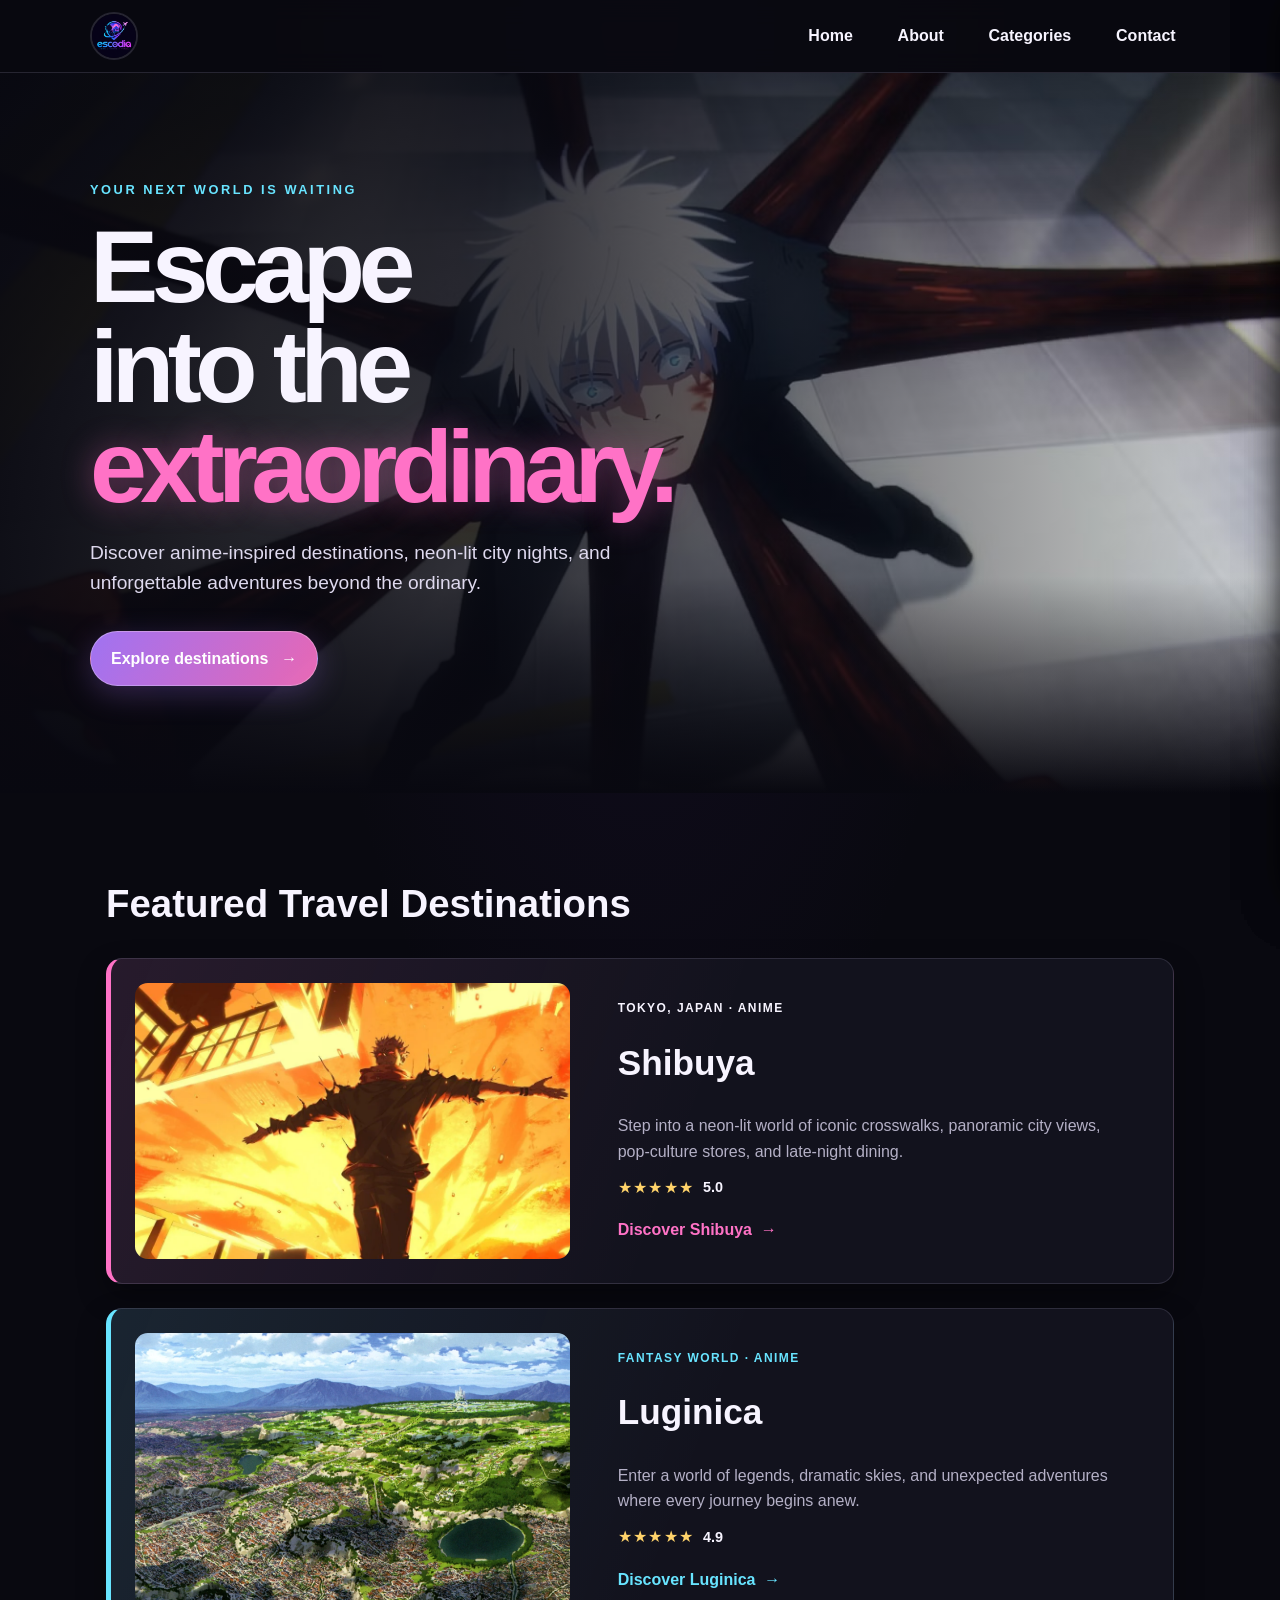
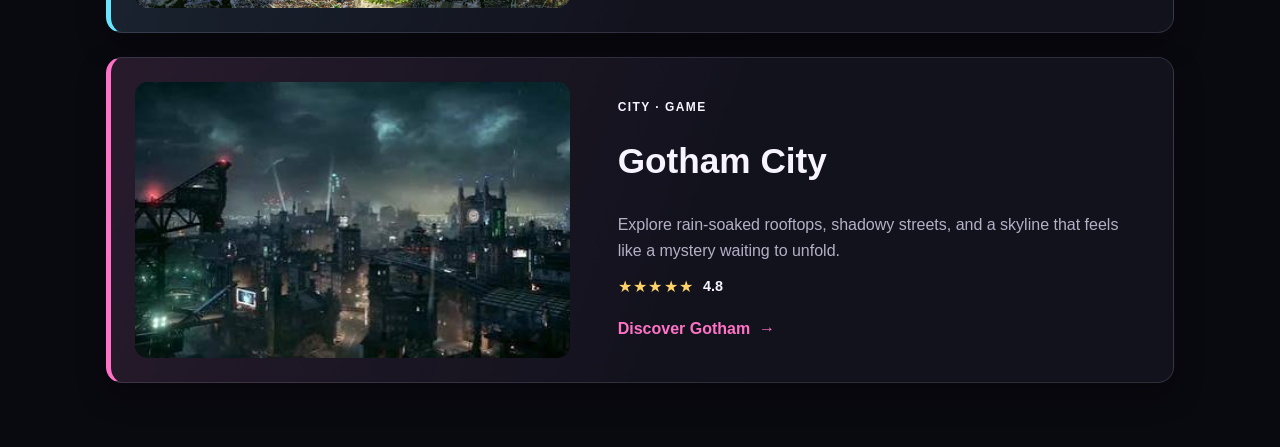
==== commit 3c9cfb5b: "FF" ====
--- a/index.html
+++ b/index.html
@@ -43,6 +43,7 @@
               <p class="genre">TOKYO, JAPAN · ANIME</p>
               <h3>Shibuya</h3>
               <p>Step into a neon-lit world of iconic crosswalks, panoramic city views, pop-culture stores, and late-night dining.</p>
+              <div class="review-rating" aria-label="Rated 5 out of 5 stars"><span aria-hidden="true">★★★★★</span><strong>5.0</strong></div>
               <span class="details">Discover Shibuya <span aria-hidden="true">&rarr;</span></span>
             </div>
           </article>
@@ -65,6 +66,7 @@
               <p class="genre">FANTASY WORLD · ANIME</p>
               <h3>Luginica</h3>
               <p>Enter a world of legends, dramatic skies, and unexpected adventures where every journey begins anew.</p>
+              <div class="review-rating" aria-label="Rated 4.9 out of 5 stars"><span aria-hidden="true">★★★★★</span><strong>4.9</strong></div>
               <span class="details">Discover Luginica <span aria-hidden="true">&rarr;</span></span>
             </div>
           </article>
@@ -87,6 +89,7 @@
               <p class="genre">CITY · GAME</p>
               <h3>Gotham City</h3>
               <p>Explore rain-soaked rooftops, shadowy streets, and a skyline that feels like a mystery waiting to unfold.</p>
+              <div class="review-rating" aria-label="Rated 4.8 out of 5 stars"><span aria-hidden="true">★★★★★</span><strong>4.8</strong></div>
               <span class="details">Discover Gotham <span aria-hidden="true">&rarr;</span></span>
             </div>
           </article>
@@ -98,7 +101,7 @@
             <h2>Gotham after dark</h2>
             <h3>A moody city break for fans of comic-book worlds and dramatic skylines.</h3>
             <p>Destination: Gotham City</p>
-            <p>Follow the glow of the skyline through gothic streets, rooftop views, and hidden corners. Keep your camera ready—and your plans flexible—the city has a way of surprising you.</p>
+            <p>Follow the glow of the skyline through gothic streets, rooftop views, and hidden corners. Keep your camera ready-and your plans flexible-the city has a way of surprising you.</p>
           </div>
         </aside>
       </section>
